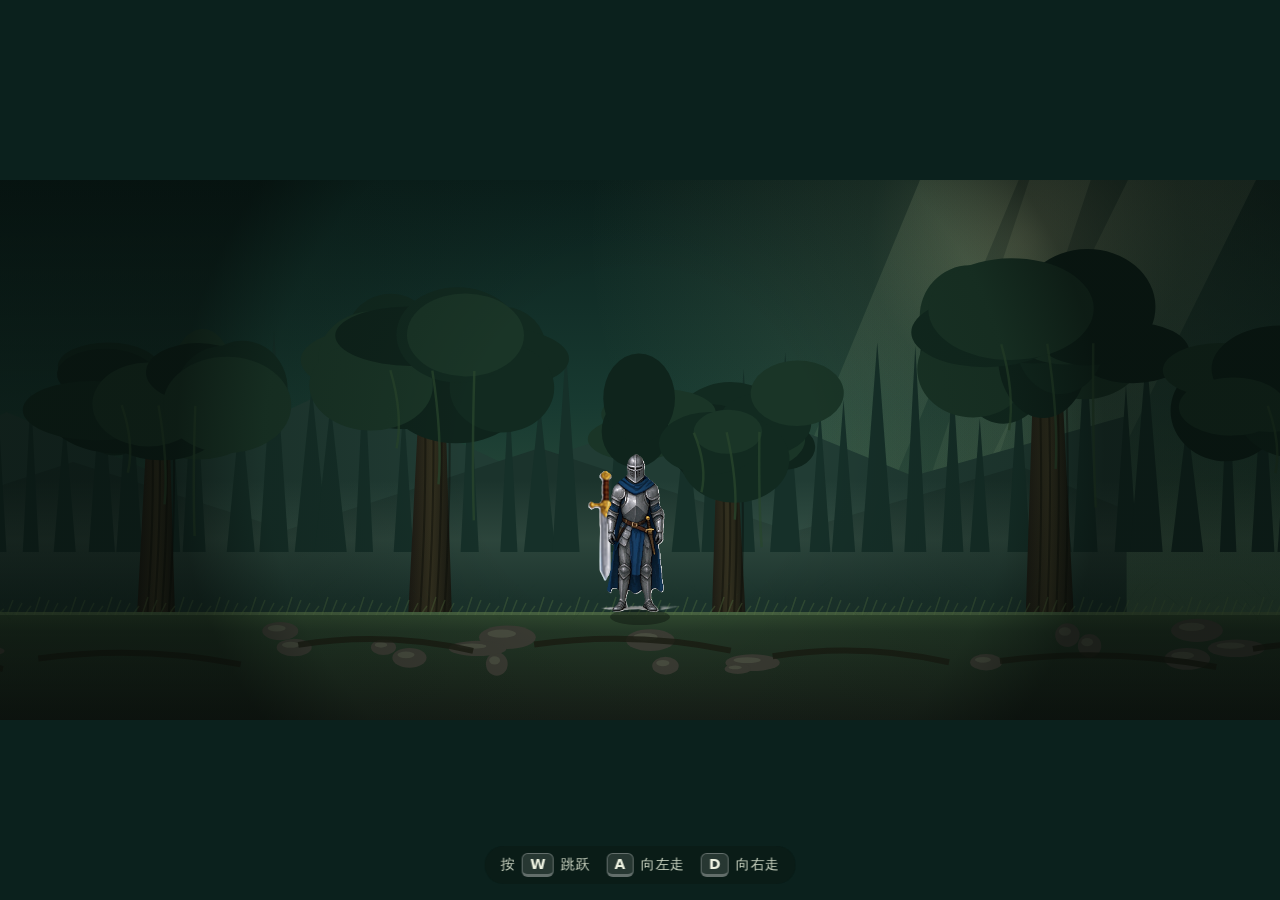
==== game.html @ 0a078cdd "Add files via upload" ====
<!DOCTYPE html>
<html lang="zh-CN">
<head>
  <meta charset="UTF-8">
  <meta name="viewport" content="width=device-width, initial-scale=1.0">
  <title>丛林冒险 · 2D 横版</title>
  <link rel="stylesheet" href="game.css">
</head>
<body>
  <main class="stage">
    <div class="frame">
      <canvas id="game" width="960" height="540">你的浏览器不支持 Canvas</canvas>
    </div>
    <p class="tip">按 <kbd>W</kbd> 跳跃　<kbd>A</kbd> 向左走　<kbd>D</kbd> 向右走</p>
  </main>
  <script src="game.js"></script>
</body>
</html>
---- game.css ----
* { box-sizing: border-box; }

html, body {
  margin: 0;
  padding: 0;
  width: 100%;
  height: 100%;
  background: #0b211d;
}

body {
  min-height: 100vh;
  display: flex;
  align-items: center;
  justify-content: center;
  overflow: hidden;
  font-family: "Microsoft YaHei", "PingFang SC", system-ui, sans-serif;
}

.stage { width: 100vw; }

.frame {
  position: relative;
  width: 100%;
}

canvas {
  display: block;
  width: 100vw;
  height: 540px;
  background: #0b211d;
}

.tip {
  position: absolute;
  left: 50%;
  bottom: 16px;
  transform: translateX(-50%);
  z-index: 10;
  margin: 0;
  padding: 7px 16px;
  border-radius: 22px;
  background: rgba(10, 25, 18, .5);
  color: rgba(232, 240, 220, .9);
  font-size: 14px;
  letter-spacing: .5px;
  white-space: nowrap;
  backdrop-filter: blur(4px);
}

kbd {
  display: inline-block;
  min-width: 24px;
  padding: 2px 7px;
  margin: 0 2px;
  font: inherit;
  font-weight: 700;
  text-align: center;
  color: #eef3e2;
  background: rgba(255, 255, 255, .12);
  border: 1px solid rgba(255, 255, 255, .28);
  border-bottom-width: 3px;
  border-radius: 6px;
}
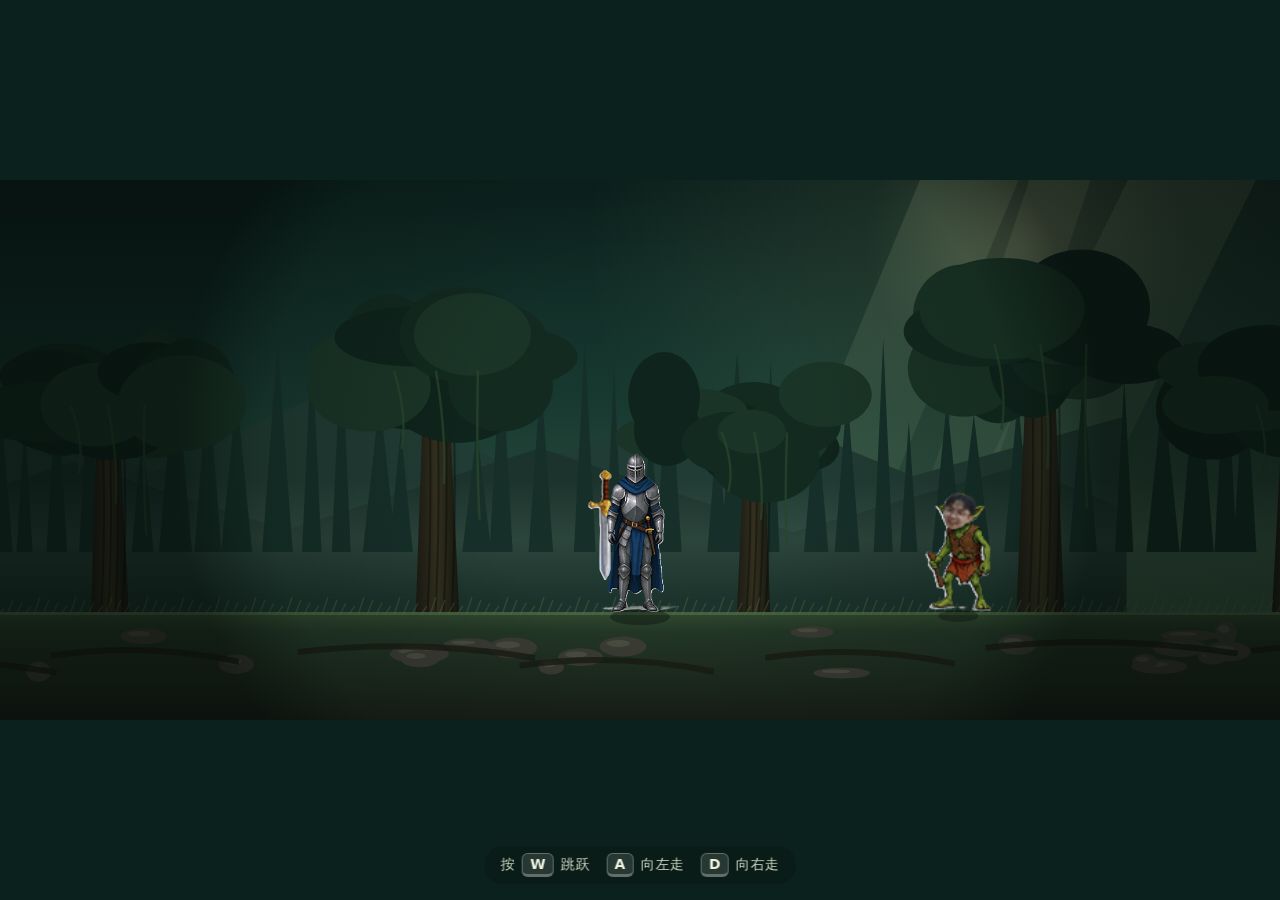
==== commit e24180f4: "Update game.html" ====
--- a/game.html
+++ b/game.html
@@ -3,7 +3,7 @@
 <head>
   <meta charset="UTF-8">
   <meta name="viewport" content="width=device-width, initial-scale=1.0">
-  <title>丛林冒险 · 2D 横版</title>
+  <title>快打番薯卷</title>
   <link rel="stylesheet" href="game.css">
 </head>
 <body>
